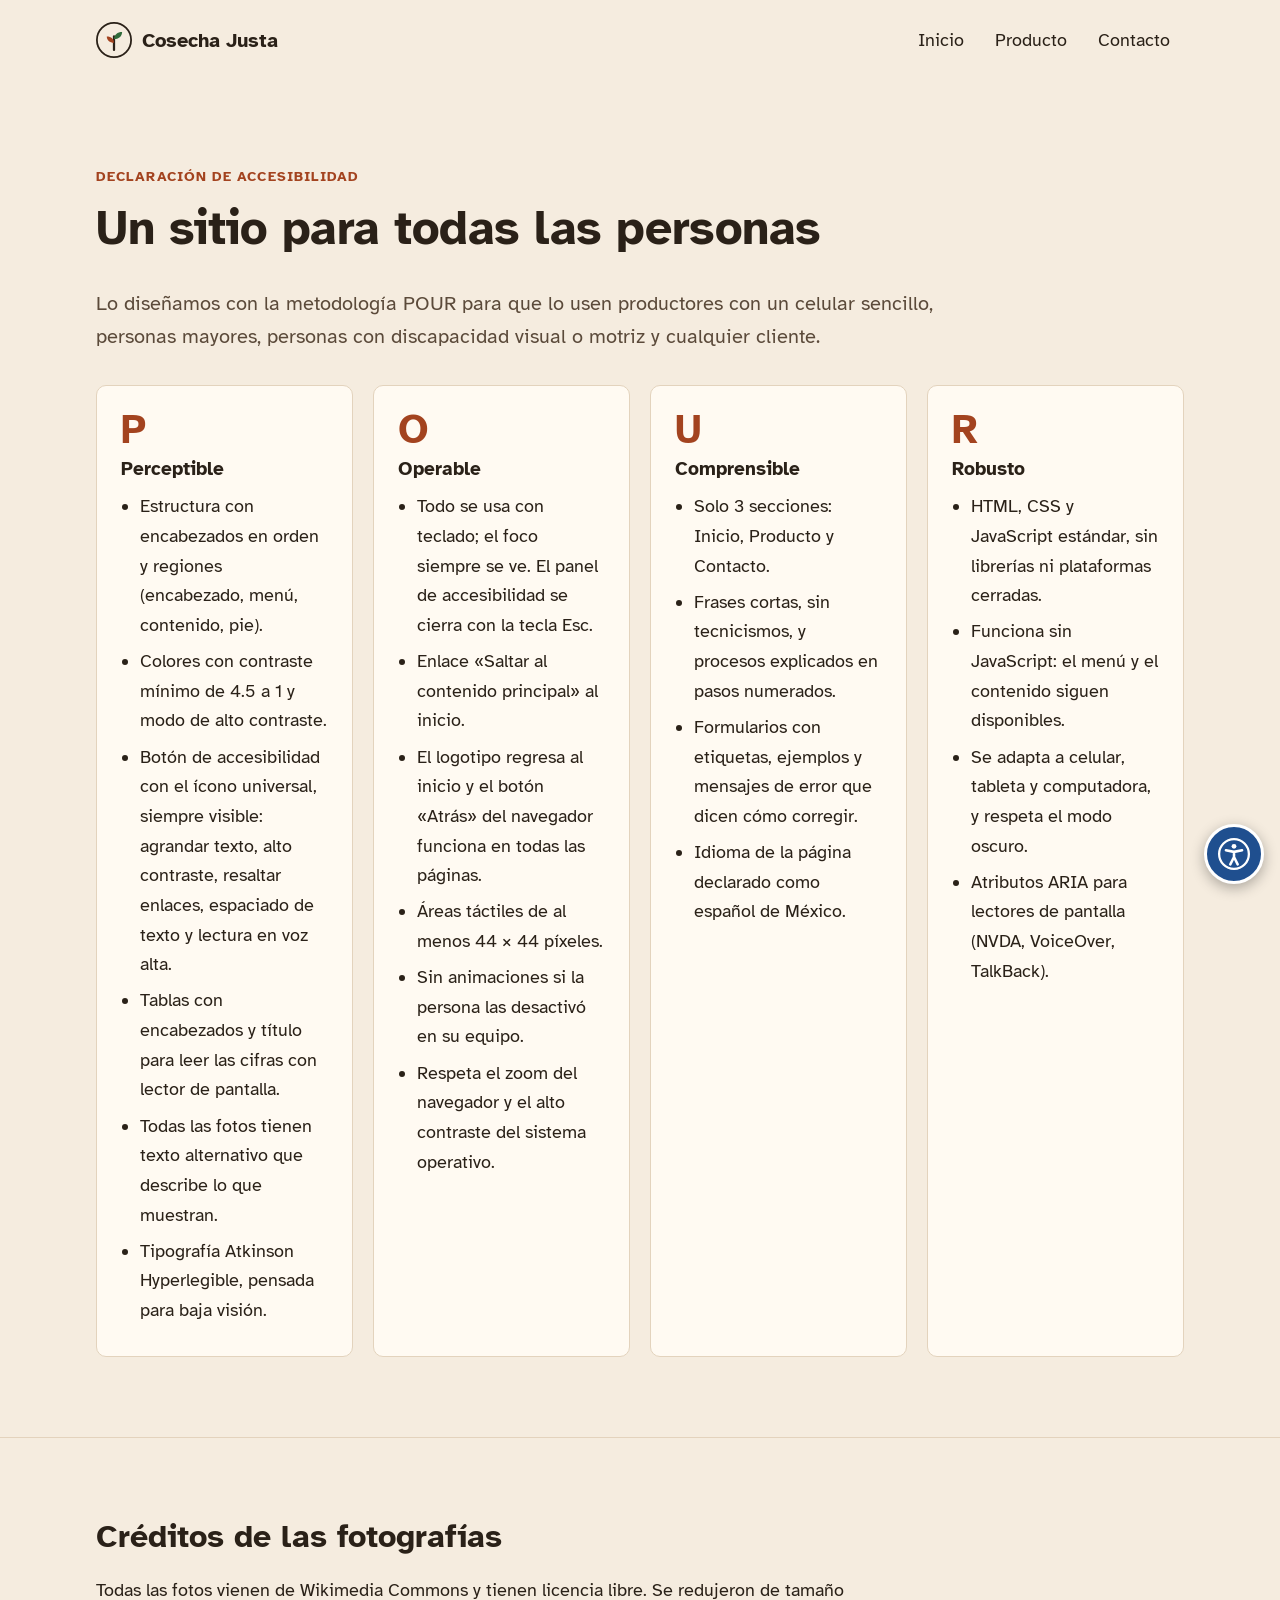
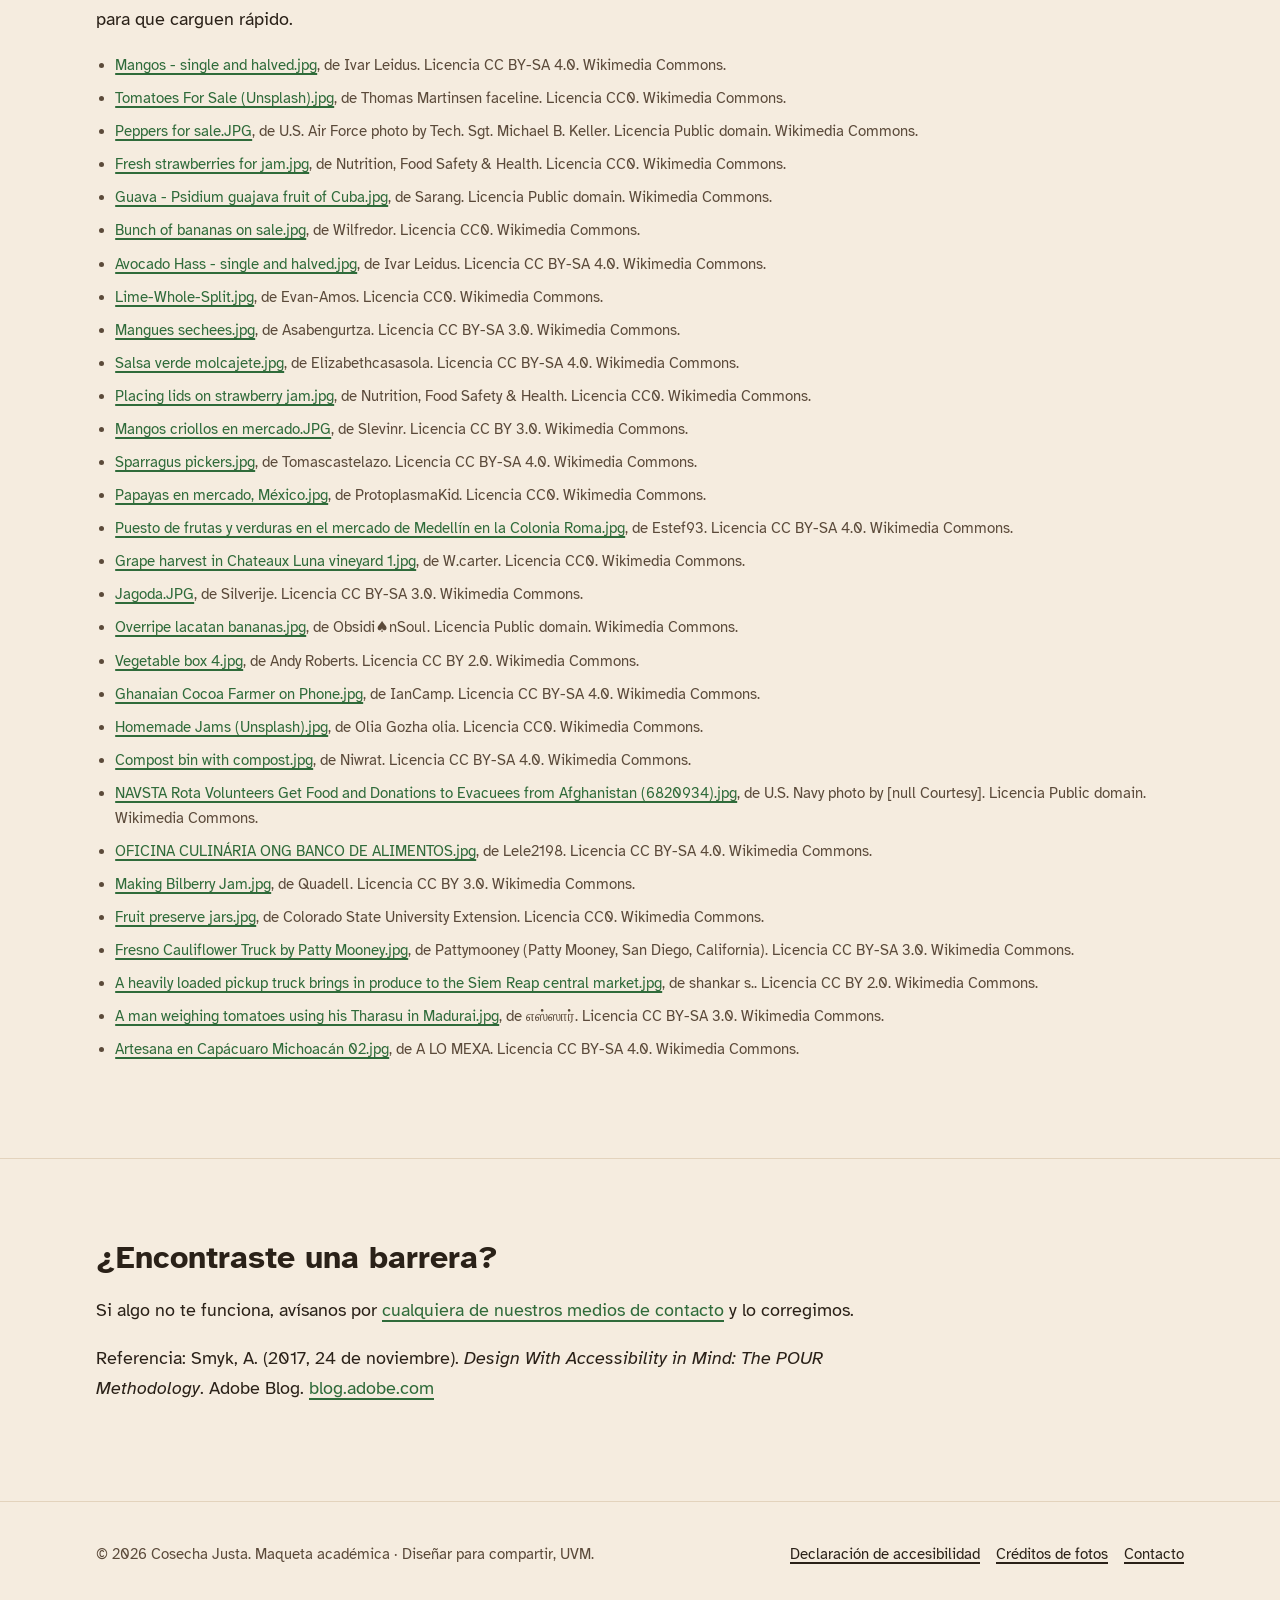
==== accesibilidad.html @ 5b8934ec "Publica la maqueta del sitio Cosecha Justa Sitio accesible (metodología POUR) en HTML, CSS y JavaScr" ====
<!DOCTYPE html>
<html lang="es-MX">
<head>
  <meta charset="utf-8">
  <meta name="viewport" content="width=device-width, initial-scale=1">
  <title>Accesibilidad · Cosecha Justa</title>
  <meta name="description" content="Cómo el sitio de Cosecha Justa aplica la metodología POUR de accesibilidad.">
  <link rel="preconnect" href="https://fonts.googleapis.com">
  <link rel="preconnect" href="https://fonts.gstatic.com" crossorigin>
  <link href="https://fonts.googleapis.com/css2?family=Atkinson+Hyperlegible:wght@400;700&display=swap" rel="stylesheet">
  <link rel="stylesheet" href="css/estilos.css">
  <script src="js/main.js"></script>
</head>
<body>
  <a class="saltar" href="#contenido">Saltar al contenido principal</a>

  <button type="button" id="a11y-boton" class="a11y-boton" aria-expanded="false" aria-controls="a11y-panel">
    <svg viewBox="0 0 24 24" aria-hidden="true" focusable="false">
      <circle cx="12" cy="12" r="10.5" fill="none" stroke="currentColor" stroke-width="1.6"/>
      <circle cx="12" cy="6.6" r="1.7" fill="currentColor"/>
      <path d="M6.3 9.4l5.7 1.1 5.7-1.1M12 10.5v3.6M12 14.1l-2.6 5.2M12 14.1l2.6 5.2" fill="none" stroke="currentColor" stroke-width="1.8" stroke-linecap="round" stroke-linejoin="round"/>
    </svg>
    <span class="sr-only">Opciones de accesibilidad</span>
  </button>

  <section id="a11y-panel" class="a11y-panel" aria-labelledby="a11y-titulo" hidden>
    <div class="a11y-cabecera">
      <h2 id="a11y-titulo" tabindex="-1">Accesibilidad</h2>
      <button type="button" class="a11y-cerrar" aria-label="Cerrar opciones de accesibilidad">×</button>
    </div>

    <div class="a11y-grupo" role="group" aria-labelledby="a11y-tam-t">
      <p id="a11y-tam-t" class="a11y-subtitulo">Tamaño de texto: <strong id="a11y-tamano">normal</strong></p>
      <div class="a11y-tamanos">
        <button type="button" class="a11y-opcion" data-accion="texto-menos" aria-label="Reducir tamaño del texto"><span aria-hidden="true">A−</span></button>
        <button type="button" class="a11y-opcion" data-accion="texto-mas" aria-label="Aumentar tamaño del texto"><span aria-hidden="true">A+</span></button>
      </div>
    </div>

    <div class="a11y-opciones">
      <button type="button" class="a11y-opcion" data-accion="contraste" data-nombre="Alto contraste" aria-pressed="false">
        <svg viewBox="0 0 24 24" aria-hidden="true" focusable="false"><circle cx="12" cy="12" r="9" fill="none" stroke="currentColor" stroke-width="1.8"/><path d="M12 3a9 9 0 0 1 0 18z" fill="currentColor"/></svg>
        <span class="a11y-etiqueta">Alto contraste</span>
      </button>
      <button type="button" class="a11y-opcion" data-accion="enlaces" data-nombre="Resaltar enlaces" aria-pressed="false">
        <svg viewBox="0 0 24 24" aria-hidden="true" focusable="false"><path d="M10 14a4 4 0 0 0 5.7 0l3-3a4 4 0 0 0-5.7-5.7l-1 1M14 10a4 4 0 0 0-5.7 0l-3 3a4 4 0 0 0 5.7 5.7l1-1" fill="none" stroke="currentColor" stroke-width="1.8" stroke-linecap="round"/></svg>
        <span class="a11y-etiqueta">Resaltar enlaces</span>
      </button>
      <button type="button" class="a11y-opcion" data-accion="espaciado" data-nombre="Espaciado de texto" aria-pressed="false">
        <svg viewBox="0 0 24 24" aria-hidden="true" focusable="false"><path d="M4 6h16M4 12h16M4 18h10" fill="none" stroke="currentColor" stroke-width="1.8" stroke-linecap="round"/></svg>
        <span class="a11y-etiqueta">Espaciado de texto</span>
      </button>
      <button type="button" class="a11y-opcion" data-accion="leer" aria-pressed="false">
        <svg viewBox="0 0 24 24" aria-hidden="true" focusable="false"><path d="M4 9v6h4l5 4V5L8 9zM16 9a4 4 0 0 1 0 6M18.5 6.5a8 8 0 0 1 0 11" fill="none" stroke="currentColor" stroke-width="1.8" stroke-linecap="round" stroke-linejoin="round"/></svg>
        <span class="a11y-etiqueta">Leer en voz alta</span>
      </button>
    </div>

    <div class="a11y-pie">
      <button type="button" class="a11y-restablecer" data-accion="restablecer">Restablecer ajustes</button>
      <a href="accesibilidad.html">Declaración de accesibilidad</a>
    </div>
    <p id="a11y-estado" class="sr-only" aria-live="polite"></p>
  </section>

  <header class="encabezado">
    <div class="contenedor">
      <a class="logo" href="index.html" aria-label="Cosecha Justa, ir al inicio">
        <svg viewBox="0 0 40 40" aria-hidden="true" focusable="false">
          <circle cx="20" cy="20" r="19" fill="none" stroke="currentColor" stroke-width="2"/>
          <path d="M20 31V16" stroke="currentColor" stroke-width="2.5" stroke-linecap="round"/>
          <path d="M20 19c0-5 4-8 9-8 0 5-4 8-9 8z" fill="#2f6b3a"/>
          <path d="M20 23c0-4-3-7-8-7 0 4 3 7 8 7z" fill="#a3431f"/>
        </svg>
        <span>Cosecha Justa</span>
      </a>
      <button type="button" class="menu-boton" aria-expanded="false" aria-controls="menu-principal">
        <span aria-hidden="true">☰</span> Menú
      </button>
      <nav id="menu-principal" class="nav" aria-label="Principal">
        <ul>
          <li><a href="index.html">Inicio</a></li>
          <li><a href="producto.html">Producto</a></li>
          <li><a href="contacto.html">Contacto</a></li>
        </ul>
      </nav>
    </div>
  </header>

  <main id="contenido" tabindex="-1">
    <section class="seccion" aria-labelledby="titulo-a11y">
      <div class="contenedor">
        <p class="antetitulo">Declaración de accesibilidad</p>
        <h1 id="titulo-a11y">Un sitio para todas las personas</h1>
        <p class="lead">Lo diseñamos con la metodología POUR para que lo usen productores con un celular sencillo, personas mayores, personas con discapacidad visual o motriz y cualquier cliente.</p>

        <div class="pour">
          <article class="tarjeta">
            <p class="letra" aria-hidden="true">P</p>
            <h2 class="h3">Perceptible</h2>
            <ul>
              <li>Estructura con encabezados en orden y regiones (encabezado, menú, contenido, pie).</li>
              <li>Colores con contraste mínimo de 4.5 a 1 y modo de alto contraste.</li>
              <li>Botón de accesibilidad con el ícono universal, siempre visible: agrandar texto, alto contraste, resaltar enlaces, espaciado de texto y lectura en voz alta.</li>
              <li>Tablas con encabezados y título para leer las cifras con lector de pantalla.</li>
              <li>Todas las fotos tienen texto alternativo que describe lo que muestran.</li>
              <li>Tipografía Atkinson Hyperlegible, pensada para baja visión.</li>
            </ul>
          </article>
          <article class="tarjeta">
            <p class="letra" aria-hidden="true">O</p>
            <h2 class="h3">Operable</h2>
            <ul>
              <li>Todo se usa con teclado; el foco siempre se ve. El panel de accesibilidad se cierra con la tecla Esc.</li>
              <li>Enlace «Saltar al contenido principal» al inicio.</li>
              <li>El logotipo regresa al inicio y el botón «Atrás» del navegador funciona en todas las páginas.</li>
              <li>Áreas táctiles de al menos 44 × 44 píxeles.</li>
              <li>Sin animaciones si la persona las desactivó en su equipo.</li>
              <li>Respeta el zoom del navegador y el alto contraste del sistema operativo.</li>
            </ul>
          </article>
          <article class="tarjeta">
            <p class="letra" aria-hidden="true">U</p>
            <h2 class="h3">Comprensible</h2>
            <ul>
              <li>Solo 3 secciones: Inicio, Producto y Contacto.</li>
              <li>Frases cortas, sin tecnicismos, y procesos explicados en pasos numerados.</li>
              <li>Formularios con etiquetas, ejemplos y mensajes de error que dicen cómo corregir.</li>
              <li>Idioma de la página declarado como español de México.</li>
            </ul>
          </article>
          <article class="tarjeta">
            <p class="letra" aria-hidden="true">R</p>
            <h2 class="h3">Robusto</h2>
            <ul>
              <li>HTML, CSS y JavaScript estándar, sin librerías ni plataformas cerradas.</li>
              <li>Funciona sin JavaScript: el menú y el contenido siguen disponibles.</li>
              <li>Se adapta a celular, tableta y computadora, y respeta el modo oscuro.</li>
              <li>Atributos ARIA para lectores de pantalla (NVDA, VoiceOver, TalkBack).</li>
            </ul>
          </article>
        </div>
      </div>
    </section>

    <section class="seccion" id="creditos" aria-labelledby="titulo-creditos">
      <div class="contenedor">
        <h2 id="titulo-creditos">Créditos de las fotografías</h2>
        <p>Todas las fotos vienen de Wikimedia Commons y tienen licencia libre. Se redujeron de tamaño para que carguen rápido.</p>
        <ul class="fuentes">
          <li><a href="https://commons.wikimedia.org/wiki/File:Mangos_-_single_and_halved.jpg">Mangos - single and halved.jpg</a>, de Ivar Leidus. Licencia CC BY-SA 4.0. Wikimedia Commons.</li>
          <li><a href="https://commons.wikimedia.org/wiki/File:Tomatoes_For_Sale_(Unsplash).jpg">Tomatoes For Sale (Unsplash).jpg</a>, de Thomas Martinsen faceline. Licencia CC0. Wikimedia Commons.</li>
          <li><a href="https://commons.wikimedia.org/wiki/File:Peppers_for_sale.JPG">Peppers for sale.JPG</a>, de U.S. Air Force photo by Tech. Sgt. Michael B. Keller. Licencia Public domain. Wikimedia Commons.</li>
          <li><a href="https://commons.wikimedia.org/wiki/File:Fresh_strawberries_for_jam.jpg">Fresh strawberries for jam.jpg</a>, de Nutrition, Food Safety &amp; Health. Licencia CC0. Wikimedia Commons.</li>
          <li><a href="https://commons.wikimedia.org/wiki/File:Guava_-_Psidium_guajava_fruit_of_Cuba.jpg">Guava - Psidium guajava fruit of Cuba.jpg</a>, de Sarang. Licencia Public domain. Wikimedia Commons.</li>
          <li><a href="https://commons.wikimedia.org/wiki/File:Bunch_of_bananas_on_sale.jpg">Bunch of bananas on sale.jpg</a>, de Wilfredor. Licencia CC0. Wikimedia Commons.</li>
          <li><a href="https://commons.wikimedia.org/wiki/File:Avocado_Hass_-_single_and_halved.jpg">Avocado Hass - single and halved.jpg</a>, de Ivar Leidus. Licencia CC BY-SA 4.0. Wikimedia Commons.</li>
          <li><a href="https://commons.wikimedia.org/wiki/File:Lime-Whole-Split.jpg">Lime-Whole-Split.jpg</a>, de Evan-Amos. Licencia CC0. Wikimedia Commons.</li>
          <li><a href="https://commons.wikimedia.org/wiki/File:Mangues_sechees.jpg">Mangues sechees.jpg</a>, de Asabengurtza. Licencia CC BY-SA 3.0. Wikimedia Commons.</li>
          <li><a href="https://commons.wikimedia.org/wiki/File:Salsa_verde_molcajete.jpg">Salsa verde molcajete.jpg</a>, de Elizabethcasasola. Licencia CC BY-SA 4.0. Wikimedia Commons.</li>
          <li><a href="https://commons.wikimedia.org/wiki/File:Placing_lids_on_strawberry_jam.jpg">Placing lids on strawberry jam.jpg</a>, de Nutrition, Food Safety &amp; Health. Licencia CC0. Wikimedia Commons.</li>
          <li><a href="https://commons.wikimedia.org/wiki/File:Mangos_criollos_en_mercado.JPG">Mangos criollos en mercado.JPG</a>, de Slevinr. Licencia CC BY 3.0. Wikimedia Commons.</li>
          <li><a href="https://commons.wikimedia.org/wiki/File:Sparragus_pickers.jpg">Sparragus pickers.jpg</a>, de Tomascastelazo. Licencia CC BY-SA 4.0. Wikimedia Commons.</li>
          <li><a href="https://commons.wikimedia.org/wiki/File:Papayas_en_mercado,_M%C3%A9xico.jpg">Papayas en mercado, México.jpg</a>, de ProtoplasmaKid. Licencia CC0. Wikimedia Commons.</li>
          <li><a href="https://commons.wikimedia.org/wiki/File:Puesto_de_frutas_y_verduras_en_el_mercado_de_Medell%C3%ADn_en_la_Colonia_Roma.jpg">Puesto de frutas y verduras en el mercado de Medellín en la Colonia Roma.jpg</a>, de Estef93. Licencia CC BY-SA 4.0. Wikimedia Commons.</li>
          <li><a href="https://commons.wikimedia.org/wiki/File:Grape_harvest_in_Chateaux_Luna_vineyard_1.jpg">Grape harvest in Chateaux Luna vineyard 1.jpg</a>, de W.carter. Licencia CC0. Wikimedia Commons.</li>
          <li><a href="https://commons.wikimedia.org/wiki/File:Jagoda.JPG">Jagoda.JPG</a>, de Silverije. Licencia CC BY-SA 3.0. Wikimedia Commons.</li>
          <li><a href="https://commons.wikimedia.org/wiki/File:Overripe_lacatan_bananas.jpg">Overripe lacatan bananas.jpg</a>, de Obsidi♠nSoul. Licencia Public domain. Wikimedia Commons.</li>
          <li><a href="https://commons.wikimedia.org/wiki/File:Vegetable_box_4.jpg">Vegetable box 4.jpg</a>, de Andy Roberts. Licencia CC BY 2.0. Wikimedia Commons.</li>
          <li><a href="https://commons.wikimedia.org/wiki/File:Ghanaian_Cocoa_Farmer_on_Phone.jpg">Ghanaian Cocoa Farmer on Phone.jpg</a>, de IanCamp. Licencia CC BY-SA 4.0. Wikimedia Commons.</li>
          <li><a href="https://commons.wikimedia.org/wiki/File:Homemade_Jams_(Unsplash).jpg">Homemade Jams (Unsplash).jpg</a>, de Olia Gozha olia. Licencia CC0. Wikimedia Commons.</li>
          <li><a href="https://commons.wikimedia.org/wiki/File:Compost_bin_with_compost.jpg">Compost bin with compost.jpg</a>, de Niwrat. Licencia CC BY-SA 4.0. Wikimedia Commons.</li>
          <li><a href="https://commons.wikimedia.org/wiki/File:NAVSTA_Rota_Volunteers_Get_Food_and_Donations_to_Evacuees_from_Afghanistan_(6820934).jpg">NAVSTA Rota Volunteers Get Food and Donations to Evacuees from Afghanistan (6820934).jpg</a>, de U.S. Navy photo by [null Courtesy]. Licencia Public domain. Wikimedia Commons.</li>
          <li><a href="https://commons.wikimedia.org/wiki/File:OFICINA_CULIN%C3%81RIA_ONG_BANCO_DE_ALIMENTOS.jpg">OFICINA CULINÁRIA ONG BANCO DE ALIMENTOS.jpg</a>, de Lele2198. Licencia CC BY-SA 4.0. Wikimedia Commons.</li>
          <li><a href="https://commons.wikimedia.org/wiki/File:Making_Bilberry_Jam.jpg">Making Bilberry Jam.jpg</a>, de Quadell. Licencia CC BY 3.0. Wikimedia Commons.</li>
          <li><a href="https://commons.wikimedia.org/wiki/File:Fruit_preserve_jars.jpg">Fruit preserve jars.jpg</a>, de Colorado State University Extension. Licencia CC0. Wikimedia Commons.</li>
          <li><a href="https://commons.wikimedia.org/wiki/File:Fresno_Cauliflower_Truck_by_Patty_Mooney.jpg">Fresno Cauliflower Truck by Patty Mooney.jpg</a>, de Pattymooney (Patty Mooney, San Diego, California). Licencia CC BY-SA 3.0. Wikimedia Commons.</li>
          <li><a href="https://commons.wikimedia.org/wiki/File:A_heavily_loaded_pickup_truck_brings_in_produce_to_the_Siem_Reap_central_market.jpg">A heavily loaded pickup truck brings in produce to the Siem Reap central market.jpg</a>, de shankar s.. Licencia CC BY 2.0. Wikimedia Commons.</li>
          <li><a href="https://commons.wikimedia.org/wiki/File:A_man_weighing_tomatoes_using_his_Tharasu_in_Madurai.jpg">A man weighing tomatoes using his Tharasu in Madurai.jpg</a>, de எஸ்ஸார். Licencia CC BY-SA 3.0. Wikimedia Commons.</li>
          <li><a href="https://commons.wikimedia.org/wiki/File:Artesana_en_Cap%C3%A1cuaro_Michoac%C3%A1n_02.jpg">Artesana en Capácuaro Michoacán 02.jpg</a>, de A LO MEXA. Licencia CC BY-SA 4.0. Wikimedia Commons.</li>
        </ul>
      </div>
    </section>

    <section class="seccion" aria-labelledby="titulo-ayuda">
      <div class="contenedor">
        <h2 id="titulo-ayuda">¿Encontraste una barrera?</h2>
        <p>Si algo no te funciona, avísanos por <a href="contacto.html">cualquiera de nuestros medios de contacto</a> y lo corregimos.</p>
        <p>Referencia: Smyk, A. (2017, 24 de noviembre). <cite lang="en">Design With Accessibility in Mind: The POUR Methodology</cite>. Adobe Blog. <a href="https://blog.adobe.com/en/publish/2017/11/24/design-with-accessibility-in-mind-the-pour-methodology" lang="en">blog.adobe.com</a></p>
      </div>
    </section>
  </main>

  <footer class="pie">
    <div class="contenedor">
      <p>© 2026 Cosecha Justa. Maqueta académica · Diseñar para compartir, UVM.</p>
      <ul>
        <li><a href="accesibilidad.html">Declaración de accesibilidad</a></li>
        <li><a href="accesibilidad.html#creditos">Créditos de fotos</a></li>
        <li><a href="contacto.html">Contacto</a></li>
      </ul>
    </div>
  </footer>
</body>
</html>
---- css/estilos.css ----
/* Cosecha Justa — hoja de estilos
   Minimalista, legible y accesible (metodología POUR). */

:root {
  --fondo: #f5ecdf;        /* arena cálida: contrasta con las fotos */
  --superficie: #fffaf2;
  --texto: #2a2118;        /* contraste 13.5:1 sobre el fondo */
  --texto-suave: #5b4a3a;  /* 7.2:1 */
  --acento: #2f6b3a;       /* verde: 5.5:1 */
  --acento-2: #a3431f;     /* terracota: 5.3:1 */
  --borde: #e3d3bd;
  --foco: #1a4fd6;
  --tam-base: 1.125rem;
  --ancho: 68rem;
  --radio: 10px;
}

/* Modo alto contraste (activado por el usuario) */
html[data-contraste="activo"] {
  --fondo: #000000;
  --superficie: #000000;
  --texto: #ffffff;
  --texto-suave: #ffffff;
  --acento: #ffe14d;
  --acento-2: #ffe14d;
  --borde: #ffffff;
  --foco: #00e5ff;
}

*, *::before, *::after { box-sizing: border-box; }

html { font-size: 100%; }
html[data-texto="grande"] { font-size: 118.75%; }
html[data-texto="mayor"]  { font-size: 137.5%; }

body {
  margin: 0;
  background: var(--fondo);
  color: var(--texto);
  font-family: "Atkinson Hyperlegible", system-ui, -apple-system, "Segoe UI", Roboto, Arial, sans-serif;
  font-size: var(--tam-base);
  line-height: 1.65;
}

img, svg { max-width: 100%; height: auto; display: block; }

h1, h2, h3 { line-height: 1.2; margin: 0 0 .6em; }
h1 { font-size: clamp(2rem, 5vw, 3rem); letter-spacing: -.01em; }
h2 { font-size: clamp(1.5rem, 3.2vw, 2rem); }
h3, .h3 { font-size: 1.2rem; }
.filtros label { display: inline-flex; align-items: center; gap: .4rem; }
.filtros input { accent-color: var(--acento); width: 1.1rem; height: 1.1rem; margin: 0; }
.filtros label:has(input:checked) { background: var(--texto); color: var(--fondo); border-color: var(--texto); }
.filtros label:has(input:focus-visible) { outline: 3px solid var(--foco); outline-offset: 3px; }
p  { margin: 0 0 1em; max-width: 65ch; }

a { color: var(--acento); text-underline-offset: .2em; text-decoration-thickness: 2px; }
a:hover { color: var(--acento-2); }

/* Foco siempre visible para quien navega con teclado */
:focus-visible {
  outline: 3px solid var(--foco);
  outline-offset: 3px;
  border-radius: 4px;
}

/* Enlace para saltar al contenido */
.saltar {
  position: absolute; left: 1rem; top: -4rem;
  background: var(--texto); color: var(--fondo);
  padding: .75rem 1rem; border-radius: var(--radio);
  z-index: 100; font-weight: 700;
}
.saltar:focus { top: 1rem; color: var(--fondo); }

.sr-only {
  position: absolute; width: 1px; height: 1px; padding: 0; margin: -1px;
  overflow: hidden; clip: rect(0 0 0 0); white-space: nowrap; border: 0;
}

.contenedor { width: min(100% - 2rem, var(--ancho)); margin-inline: auto; }

/* ---------- Encabezado y navegación ---------- */
.encabezado .contenedor {
  display: flex; align-items: center; justify-content: space-between;
  gap: 1rem; padding-block: 1rem; flex-wrap: wrap;
}
.logo {
  display: inline-flex; align-items: center; gap: .6rem;
  font-weight: 700; font-size: 1.25rem; color: var(--texto); text-decoration: none;
}
.logo svg { width: 36px; height: 36px; }

.menu-boton { display: none; }

.nav ul { list-style: none; margin: 0; padding: 0; display: flex; flex-wrap: wrap; gap: .25rem; }
.nav a {
  display: block; padding: .6rem .85rem; border-radius: var(--radio);
  color: var(--texto); text-decoration: none; min-height: 44px;
}
.nav a:hover { background: color-mix(in srgb, var(--acento) 10%, transparent); }
.nav a[aria-current="page"] {
  text-decoration: underline; text-decoration-color: var(--acento-2);
  text-decoration-thickness: 3px; text-underline-offset: .4em; font-weight: 700;
}

/* Sin JS el menú siempre se ve (robusto). Con JS en móvil se pliega. */
@media (max-width: 760px) {
  .js .menu-boton {
    display: inline-flex; align-items: center; gap: .5rem;
    font: inherit; min-height: 44px; padding: .4rem .9rem;
    background: transparent; color: var(--texto);
    border: 1px solid var(--borde); border-radius: var(--radio); cursor: pointer;
  }
  .nav { width: 100%; }
  .nav ul { flex-direction: column; }
  .js .nav[data-abierto="false"] { display: none; }
}

/* ---------- Secciones ---------- */
main { display: block; }
.seccion { padding-block: clamp(3rem, 7vw, 5rem); }
.seccion + .seccion { border-top: 1px solid var(--borde); }

.hero { padding-block: clamp(3rem, 9vw, 6rem); }
.hero .contenedor {
  display: grid; gap: 2.5rem; align-items: center;
  grid-template-columns: 1.15fr .85fr;
}
.hero .ilustracion { width: 100%; max-width: 360px; justify-self: center; }
@media (max-width: 760px) {
  .hero .contenedor { grid-template-columns: 1fr; }
  .hero .ilustracion { max-width: 240px; }
}

.antetitulo {
  display: inline-block; font-size: .85rem; font-weight: 700; letter-spacing: .08em;
  text-transform: uppercase; color: var(--acento-2); margin-bottom: .75rem;
}
.lead { font-size: 1.25rem; color: var(--texto-suave); }

.acciones { display: flex; flex-wrap: wrap; gap: .75rem; margin-top: 1.5rem; }
.btn {
  display: inline-flex; align-items: center; gap: .5rem;
  min-height: 48px; padding: .75rem 1.3rem; border-radius: var(--radio);
  font: inherit; font-weight: 700; text-decoration: none; cursor: pointer;
  border: 2px solid var(--acento);
}
.btn-primario { background: var(--acento); color: #fff; }
.btn-primario:hover { background: var(--texto); border-color: var(--texto); color: var(--fondo); }
.btn-secundario { background: transparent; color: var(--acento); }
.btn-secundario:hover { background: var(--acento); color: #fff; }
html[data-contraste="activo"] .btn-primario { color: #000; }
html[data-contraste="activo"] .btn-secundario:hover { color: #000; }

/* Rejillas y tarjetas */
.rejilla { display: grid; gap: 1.25rem; grid-template-columns: repeat(auto-fit, minmax(15rem, 1fr)); margin-top: 2rem; }
.tarjeta {
  background: var(--superficie); border: 1px solid var(--borde);
  border-radius: var(--radio); padding: 1.5rem;
}
.tarjeta p:last-child { margin-bottom: 0; }
.tarjeta .icono { width: 40px; height: 40px; margin-bottom: 1rem; color: var(--acento); }
.tarjeta a.cubre { color: var(--texto); text-decoration: none; }
.tarjeta a.cubre:hover { text-decoration: underline; }

/* Pasos numerados */
.pasos { list-style: none; counter-reset: paso; padding: 0; margin: 2rem 0 0; display: grid; gap: 1rem; }
.pasos li {
  counter-increment: paso; position: relative;
  padding: 1.25rem 1.25rem 1.25rem 4.25rem;
  border: 1px solid var(--borde); border-radius: var(--radio); background: var(--superficie);
}
.pasos li::before {
  content: counter(paso); position: absolute; left: 1.25rem; top: 1.2rem;
  width: 2.2rem; height: 2.2rem; border-radius: 50%;
  display: grid; place-items: center; font-weight: 700;
  background: var(--acento); color: #fff;
}
html[data-contraste="activo"] .pasos li::before { color: #000; }
.pasos h3 { margin-bottom: .25rem; }
.pasos p { margin: 0; }

/* Cifras */
.cifras { display: grid; gap: 1rem; grid-template-columns: repeat(auto-fit, minmax(11rem, 1fr)); margin-top: 2rem; }
.cifra { border-left: 4px solid var(--acento-2); padding: .25rem 0 .25rem 1rem; }
.cifra strong { display: block; font-size: 2rem; line-height: 1.1; }
.cifra span { color: var(--texto-suave); }

/* Productos + filtro */
.filtros { display: flex; flex-wrap: wrap; gap: .5rem; margin-top: 1.5rem; border: 0; padding: 0; }
.filtros legend { font-weight: 700; margin-bottom: .5rem; width: 100%; }
.producto .etiqueta {
  display: inline-block; font-size: .8rem; font-weight: 700; padding: .15rem .6rem;
  border-radius: 999px; border: 1px solid var(--borde); color: var(--texto-suave); margin-bottom: .75rem;
}
.producto .precio { font-weight: 700; font-size: 1.15rem; }
.producto[hidden] { display: none; }

/* Tabla simple */
.tabla-envoltura { overflow-x: auto; margin-top: 1.5rem; }
table { border-collapse: collapse; width: 100%; min-width: 32rem; }
caption { text-align: left; font-weight: 700; margin-bottom: .5rem; }
th, td { text-align: left; padding: .75rem; border-bottom: 1px solid var(--borde); vertical-align: top; }
th { font-weight: 700; }

/* Formulario */
.formulario { display: grid; gap: 1.25rem; max-width: 36rem; margin-top: 2rem; }
.campo label { display: block; font-weight: 700; margin-bottom: .35rem; }
.campo .ayuda { display: block; font-size: .95rem; color: var(--texto-suave); margin-bottom: .35rem; }
.campo input, .campo select, .campo textarea {
  width: 100%; font: inherit; color: var(--texto); background: var(--superficie);
  border: 2px solid var(--borde); border-radius: var(--radio); padding: .7rem .8rem; min-height: 48px;
}
.campo input:hover, .campo select:hover, .campo textarea:hover { border-color: var(--texto-suave); }
.campo [aria-invalid="true"] { border-color: var(--acento-2); }
.error { color: var(--acento-2); font-weight: 700; font-size: .95rem; margin-top: .35rem; }
.error:empty { display: none; }
.aviso {
  border: 2px solid var(--acento); border-radius: var(--radio);
  padding: 1rem 1.25rem; background: var(--superficie);
}
.aviso:empty { display: none; }
.aviso.es-error { border-color: var(--acento-2); }

/* Bloque POUR */
.pour { display: grid; gap: 1.25rem; grid-template-columns: repeat(auto-fit, minmax(16rem, 1fr)); margin-top: 2rem; }
.pour .letra {
  font-size: 2.5rem; font-weight: 700; line-height: 1; color: var(--acento-2); margin-bottom: .5rem;
}
.pour ul { padding-left: 1.2rem; margin: 0; }
.pour li { margin-bottom: .4rem; }

/* Pie */
.pie { border-top: 1px solid var(--borde); padding-block: 2.5rem; font-size: .95rem; color: var(--texto-suave); }
.pie .contenedor { display: flex; flex-wrap: wrap; gap: 1.5rem; justify-content: space-between; }
.pie ul { list-style: none; padding: 0; margin: 0; display: flex; flex-wrap: wrap; gap: 1rem; }
.pie a { color: var(--texto); }

/* Respeta a quien prefiere menos movimiento */
@media (prefers-reduced-motion: no-preference) {
  html { scroll-behavior: smooth; }
  .btn, .nav a, .a11y-opcion { transition: background-color .15s, color .15s, border-color .15s; }
}

/* Modo oscuro del sistema (si no se forzó alto contraste) */
@media (prefers-color-scheme: dark) {
  html:not([data-contraste="activo"]) {
    --fondo: #1d1712;
    --superficie: #26201a;
    --texto: #f3eadf;
    --texto-suave: #cdbfae;
    --acento: #8fd19e;
    --acento-2: #f0a37f;
    --borde: #43372b;
    --foco: #8ab4ff;
  }
  html:not([data-contraste="activo"]) .btn-primario,
  html:not([data-contraste="activo"]) .btn-secundario:hover,
  html:not([data-contraste="activo"]) .pasos li::before { color: #10160f; }
}

@media print {
  .a11y-boton, .a11y-panel, .nav, .menu-boton, .saltar, .acciones { display: none !important; }
  body { background: #fff; color: #000; }
}

/* ---------- Asistente para productores ---------- */
/* Sin JavaScript se ocultan los controles del asistente y se ve como un formulario normal */
html:not(.js) .js-solo { display: none !important; }

.asistente { margin-top: 2rem; max-width: 52rem; }
.paso { border: 0; padding: 0; margin: 0 0 2.5rem; min-width: 0; }
.paso > legend { padding: 0; margin-bottom: 1.25rem; }
.paso > legend h2 { margin: 0; }
.js .paso[data-activo="false"] { display: none; }

.progreso {
  list-style: none; padding: 0; margin: 0 0 2rem;
  display: grid; grid-template-columns: repeat(4, 1fr); gap: .5rem;
  counter-reset: indicador;
}
.progreso li {
  counter-increment: indicador; font-size: .95rem; color: var(--texto-suave);
  border-top: 5px solid var(--borde); padding-top: .5rem;
}
.progreso li::before { content: counter(indicador) ". "; font-weight: 700; }
.progreso li[data-hecho="true"] { border-top-color: var(--acento); color: var(--texto); }
.progreso li[aria-current="step"] { border-top-color: var(--acento-2); color: var(--texto); font-weight: 700; }

.opciones { display: grid; gap: 1rem; }
.opcion {
  display: flex; gap: 1rem; align-items: flex-start; cursor: pointer;
  background: var(--superficie); border: 2px solid var(--borde); border-radius: var(--radio);
  padding: 1.25rem;
}
.opcion:hover { border-color: var(--texto-suave); }
.opcion input { width: 1.4rem; height: 1.4rem; margin: .2rem 0 0; accent-color: var(--acento); flex-shrink: 0; }
.opcion:has(input:checked) { border-color: var(--acento); box-shadow: inset 0 0 0 1px var(--acento); }
.opcion:has(input:focus-visible) { outline: 3px solid var(--foco); outline-offset: 3px; }
.opcion-cuerpo { display: grid; gap: .25rem; }
.opcion-titulo { font-weight: 700; font-size: 1.2rem; }
.opcion-frase { color: var(--texto-suave); }
.opcion-dato { font-weight: 700; color: var(--acento); }

.formulario .sub { border: 0; padding: 0; margin: 0; }
.formulario .sub legend { font-weight: 700; margin-bottom: .35rem; padding: 0; }
.chips { display: flex; flex-wrap: wrap; gap: .5rem; }
.chip {
  display: inline-flex; align-items: center; gap: .5rem; min-height: 48px; cursor: pointer;
  padding: .5rem 1rem; border: 2px solid var(--borde); border-radius: 999px; background: var(--superficie);
}
.chip input { accent-color: var(--acento); width: 1.1rem; height: 1.1rem; margin: 0; }
.chip:has(input:checked) { border-color: var(--acento); font-weight: 700; }
.chip:has(input:focus-visible) { outline: 3px solid var(--foco); outline-offset: 3px; }
.chip[hidden], .sub[hidden] { display: none; }

.navegacion-pasos { display: flex; flex-wrap: wrap; gap: .75rem; margin-top: 1.5rem; }

.resumen {
  background: var(--superficie); border: 2px solid var(--acento); border-radius: var(--radio);
  padding: 1.25rem 1.5rem; margin-bottom: 1rem;
}
.resumen dl { display: grid; grid-template-columns: max-content 1fr; gap: .4rem 1.25rem; margin: 0; }
.resumen dt { color: var(--texto-suave); }
.resumen dd { margin: 0; font-weight: 700; }
.resumen .total { font-size: 1.5rem; color: var(--acento); }
@media (max-width: 520px) { .resumen dl { grid-template-columns: 1fr; } .resumen dd { margin-bottom: .5rem; } }

/* ---------- Notas, fuentes y datos de producto ---------- */
.nota { font-size: .95rem; color: var(--texto-suave); margin-top: 1.5rem; }
.separado { margin-top: 3rem; }
.fuentes { padding-left: 1.2rem; font-size: .95rem; color: var(--texto-suave); }
.fuentes li { margin-bottom: .5rem; }
.etiqueta {
  display: inline-block; font-size: .8rem; font-weight: 700; padding: .15rem .6rem;
  border-radius: 999px; border: 1px solid var(--borde); color: var(--texto-suave); margin-bottom: .75rem;
}
.datos { display: grid; gap: .15rem; margin: 1rem 0 0; padding-top: 1rem; border-top: 1px solid var(--borde); }
.datos dt { font-size: .9rem; color: var(--texto-suave); }
.datos dd { margin: 0 0 .5rem; font-weight: 700; }
.datos .destacado { font-size: 1.6rem; color: var(--acento); margin: 0; }

/* ---------- Botón y panel de accesibilidad (ícono universal) ---------- */
html:not(.js) .a11y-boton { display: none; }
.a11y-boton {
  position: fixed; right: 1rem; bottom: 1rem; z-index: 90;
  width: 60px; height: 60px; padding: 10px; border-radius: 50%; cursor: pointer;
  background: #1f4f8f; color: #fff; border: 3px solid #fff;
  box-shadow: 0 4px 14px rgba(0, 0, 0, .3);
}
.a11y-boton:hover { background: #163a6b; }
.a11y-boton[aria-expanded="true"] { background: var(--texto); }
.a11y-boton svg { width: 100%; height: 100%; }
html[data-contraste="activo"] .a11y-boton { background: #ffe14d; color: #000; border-color: #000; }

.a11y-panel {
  position: fixed; right: 1rem; bottom: calc(60px + 2rem); z-index: 91;
  width: min(22rem, calc(100vw - 2rem)); max-height: calc(100vh - 60px - 3rem); overflow-y: auto;
  background: var(--superficie); color: var(--texto);
  border: 2px solid var(--texto); border-radius: 14px;
  box-shadow: 0 10px 30px rgba(0, 0, 0, .25);
  padding: 1rem 1.25rem 1.25rem;
  font-size: 1rem; line-height: 1.4; letter-spacing: normal; word-spacing: normal;
}
.a11y-panel[hidden] { display: none; }
.a11y-cabecera { display: flex; align-items: center; justify-content: space-between; margin-bottom: .75rem; }
.a11y-cabecera h2 { font-size: 1.25rem; margin: 0; }
.a11y-cerrar {
  width: 44px; height: 44px; font-size: 1.75rem; line-height: 1; cursor: pointer;
  background: transparent; color: var(--texto); border: 1px solid var(--borde); border-radius: 50%;
}
.a11y-subtitulo { margin: 0 0 .5rem; }
.a11y-tamanos { display: grid; grid-template-columns: 1fr 1fr; gap: .5rem; margin-bottom: 1rem; }
.a11y-opciones { display: grid; grid-template-columns: 1fr 1fr; gap: .5rem; }

.a11y-opcion {
  display: flex; flex-direction: column; align-items: center; justify-content: center; gap: .35rem;
  min-height: 48px; padding: .75rem .5rem; cursor: pointer;
  font: inherit; font-size: .95rem; font-weight: 700; text-align: center;
  background: var(--fondo); color: var(--texto);
  border: 2px solid var(--borde); border-radius: 10px;
}
.a11y-tamanos .a11y-opcion { font-size: 1.2rem; }
.a11y-opcion svg { width: 28px; height: 28px; }
.a11y-opcion:hover { border-color: var(--texto); }
.a11y-opcion[aria-pressed="true"] { background: var(--acento); color: #fff; border-color: var(--acento); }
html[data-contraste="activo"] .a11y-opcion[aria-pressed="true"] { color: #000; }
.a11y-opcion:disabled { opacity: .45; cursor: not-allowed; }
.a11y-opcion[hidden] { display: none; }

.a11y-pie { display: flex; flex-wrap: wrap; align-items: center; justify-content: space-between; gap: .75rem; margin-top: 1rem; }
.a11y-restablecer {
  font: inherit; font-size: .95rem; min-height: 44px; padding: .4rem .9rem; cursor: pointer;
  background: transparent; color: var(--texto); border: 1px solid var(--texto); border-radius: 999px;
}
.a11y-pie a { font-size: .95rem; }

/* Efecto de "Resaltar enlaces" */
html[data-enlaces="activo"] main a,
html[data-enlaces="activo"] .pie a,
html[data-enlaces="activo"] .nav a {
  text-decoration: underline !important; text-decoration-thickness: 3px !important;
  background: #fff3b0 !important; color: #111 !important; outline: 2px solid #111;
}

/* Efecto de "Espaciado de texto" (valores de la pauta WCAG 1.4.12) */
html[data-espaciado="activo"] body :not(.a11y-panel, .a11y-panel *) {
  line-height: 1.8 !important; letter-spacing: .12em !important; word-spacing: .16em !important;
}
html[data-espaciado="activo"] main p { margin-bottom: 2em; }

/* Si el sistema ya pide más contraste, el sitio lo respeta sin tocar nada */
@media (prefers-contrast: more) {
  html:not([data-contraste="activo"]) {
    --texto-suave: var(--texto);
    --borde: var(--texto);
  }
}
@media (forced-colors: active) {
  .a11y-boton, .a11y-opcion[aria-pressed="true"] { border: 3px solid ButtonText; }
}

/* ---------- Panel de la página Producto ---------- */
.opciones.dos { grid-template-columns: repeat(auto-fit, minmax(16rem, 1fr)); }
.opciones.dos .opcion { min-height: 8rem; }
.saludo {
  display: inline-block; margin-top: .5rem; padding: .5rem 1rem;
  border-left: 4px solid var(--acento); background: var(--superficie);
}
.saludo[hidden] { display: none; }
.cosechas .chip { font-size: 1.05rem; }
.aprenderas { font-weight: 700; color: var(--acento); margin-top: 1rem; }
.aprenderas:empty { display: none; }
.cantidad-fila { display: flex; flex-wrap: wrap; gap: .75rem; align-items: center; }
.cantidad-fila input { max-width: 10rem; font-size: 1.25rem; }
.unidades { border: 0; padding: 0; margin: 0; display: flex; gap: .5rem; }
.perfil-tarjetas { display: grid; gap: 1rem; grid-template-columns: repeat(auto-fit, minmax(16rem, 1fr)); margin: 1rem 0; }
.perfil-tarjetas .resumen { margin: 0; }
@media (max-width: 520px) { .progreso li { font-size: .8rem; } }

/* ---------- Fotos: cosechas en el panel ---------- */
.chips.cosechas { display: grid; grid-template-columns: repeat(auto-fill, minmax(8.5rem, 1fr)); gap: .75rem; }
.chip.foto {
  position: relative; flex-direction: column; align-items: stretch; gap: .4rem;
  padding: .4rem .4rem .6rem; border-radius: 14px; font-weight: 700; text-align: center;
}
.chip.foto img { width: 100%; aspect-ratio: 4 / 3; object-fit: cover; border-radius: 10px; }
.chip.foto input {
  position: absolute; top: .8rem; left: .8rem; width: 1.3rem; height: 1.3rem;
  background: #fff; border-radius: 50%; box-shadow: 0 0 0 3px #fff;
}
.chip.foto:has(input:checked) { border-color: var(--acento); box-shadow: 0 0 0 2px var(--acento); background: color-mix(in srgb, var(--acento) 8%, var(--superficie)); }
.chip.foto:hover img { filter: saturate(1.15); }

.aprenderas { display: flex; align-items: center; gap: 1rem; margin-top: 1.25rem; padding: .75rem; border: 2px solid var(--acento); border-radius: 14px; background: var(--superficie); color: var(--texto); font-weight: 400; }
.aprenderas:empty { display: none; }
.aprenderas img { width: 8rem; aspect-ratio: 4 / 3; object-fit: cover; border-radius: 10px; flex-shrink: 0; }
.aprenderas p { margin: 0; display: grid; }
.aprenderas span { color: var(--texto-suave); font-size: .95rem; }
.aprenderas strong { font-size: 1.25rem; color: var(--acento); }

.estimado-foto { width: 100%; max-height: 11rem; object-fit: cover; border-radius: 10px; margin-bottom: 1rem; }

/* ---------- Antes y después (productos del taller) ---------- */
.antes-despues { margin: -1.5rem -1.5rem 1.25rem; }
.antes-despues .marco { position: relative; aspect-ratio: 4 / 3; overflow: hidden; border-radius: var(--radio) var(--radio) 0 0; background: var(--borde); }
.antes-despues img { position: absolute; inset: 0; width: 100%; height: 100%; object-fit: cover; }
.antes-despues .despues { opacity: 0; }
.antes-despues[data-estado="despues"] .antes { opacity: 0; }
.antes-despues[data-estado="despues"] .despues { opacity: 1; }
html:not(.js) .antes-despues .antes { opacity: 0; }
html:not(.js) .antes-despues .despues { opacity: 1; }
.antes-despues .marca {
  position: absolute; top: .75rem; left: .75rem; padding: .2rem .7rem; border-radius: 999px;
  background: rgba(0, 0, 0, .72); color: #fff; font-size: .85rem; font-weight: 700;
}
html:not(.js) .antes-despues .marca { display: none; }
.antes-despues figcaption { padding: .75rem 1.5rem 0; }
.btn-cambio {
  width: 100%; min-height: 48px; font: inherit; font-weight: 700; cursor: pointer;
  background: transparent; color: var(--acento); border: 2px solid var(--acento); border-radius: var(--radio);
}
.btn-cambio:hover, .btn-cambio[aria-pressed="true"] { background: var(--acento); color: #fff; }
html[data-contraste="activo"] .btn-cambio:hover, html[data-contraste="activo"] .btn-cambio[aria-pressed="true"] { color: #000; }

/* ---------- Galería deslizable (Inicio) ---------- */
.galeria-cabecera { display: flex; align-items: center; justify-content: space-between; gap: 1rem; }
.galeria-cabecera h2 { margin: 0; }
.galeria-controles { display: flex; gap: .5rem; }
.galeria-btn {
  width: 48px; height: 48px; border-radius: 50%; cursor: pointer; font-size: 1.3rem;
  background: var(--superficie); color: var(--texto); border: 2px solid var(--texto);
}
.galeria-btn:hover { background: var(--texto); color: var(--fondo); }
.galeria { overflow-x: auto; scroll-snap-type: x mandatory; margin-top: 1.25rem; padding-bottom: .75rem; border-radius: var(--radio); }
.galeria-pista { list-style: none; margin: 0; padding: 0; display: flex; gap: 1rem; }
.galeria-item { flex: 0 0 min(17rem, 78%); scroll-snap-align: start; }
.galeria-item figure { margin: 0; height: 100%; background: var(--superficie); border: 1px solid var(--borde); border-radius: var(--radio); overflow: hidden; }
.galeria-item .img-caja { overflow: hidden; }
.galeria-item img { width: 100%; aspect-ratio: 4 / 3; object-fit: cover; }
.galeria-item figcaption { padding: .9rem 1rem 1.1rem; font-size: 1rem; }
.galeria-item figcaption strong { display: block; font-size: 1.15rem; }

@media (prefers-reduced-motion: no-preference) {
  .antes-despues img { transition: opacity .6s ease, transform .6s ease; }
  .antes-despues .despues { transform: scale(1.06); }
  .antes-despues[data-estado="despues"] .despues { transform: scale(1); }
  .chip.foto img, .galeria-item img { transition: transform .35s ease, filter .35s ease; }
  .chip.foto:hover img, .galeria-item figure:hover img { transform: scale(1.05); }
  .chip.foto:has(input:checked) { transform: translateY(-3px); transition: transform .2s ease; }
  .aprenderas, #estimado { animation: aparecer .35s ease; }
}
@keyframes aparecer { from { opacity: 0; transform: translateY(6px); } to { opacity: 1; transform: none; } }

/* ================= Diseño visual: fotos grandes, pocas palabras ================= */

/* Portada con foto de fondo */
.hero-foto {
  position: relative; min-height: min(78vh, 42rem); display: flex; align-items: flex-end;
  color: #fff; overflow: hidden; background: #1f2a1f;
}
.hero-foto > img { position: absolute; inset: 0; width: 100%; height: 100%; object-fit: cover; object-position: center 25%; }
.hero-foto::after {
  content: ""; position: absolute; inset: 0;
  background: linear-gradient(to top, rgba(0,0,0,.82) 0%, rgba(0,0,0,.45) 45%, rgba(0,0,0,.1) 100%);
}
.hero-foto-texto { position: relative; z-index: 1; padding-block: 3rem 3.5rem; }
.hero-foto h1 { font-size: clamp(2.3rem, 7vw, 4.5rem); max-width: 14ch; margin-bottom: .3em; text-shadow: 0 2px 12px rgba(0,0,0,.4); }
.hero-foto p { font-size: clamp(1.2rem, 2.5vw, 1.6rem); margin: 0; }
.hero-foto .acciones { margin-top: 1.75rem; }
.btn-claro { background: #fff; color: #1f2a1f; border-color: #fff; }
.btn-claro:hover { background: transparent; color: #fff; }
html[data-contraste="activo"] .hero-foto::after { background: rgba(0,0,0,.85); }

/* Rejilla de tarjetas con foto */
.foto-rejilla { display: grid; gap: 1.25rem; grid-template-columns: repeat(auto-fit, minmax(14rem, 1fr)); margin-top: 1.5rem; }
.foto-rejilla.tres { grid-template-columns: repeat(auto-fit, minmax(16rem, 1fr)); }
.foto-tarjeta {
  position: relative; border-radius: 16px; overflow: hidden; background: #1f2a1f;
  aspect-ratio: 4 / 5; display: flex; align-items: flex-end;
}
.foto-tarjeta img { position: absolute; inset: 0; width: 100%; height: 100%; object-fit: cover; }
.foto-tarjeta::after { content: ""; position: absolute; inset: 0; background: linear-gradient(to top, rgba(0,0,0,.8), rgba(0,0,0,0) 60%); }
.foto-texto { position: relative; z-index: 1; padding: 1.1rem 1.2rem; color: #fff; }
.foto-texto h3 { font-size: 1.35rem; margin: 0; }
.foto-texto p { margin: .2rem 0 0; font-size: 1rem; color: #f1f1f1; }
.foto-texto a { color: #fff; text-decoration-color: #ffd36b; }
.foto-texto a::after { content: ""; position: absolute; inset: 0; z-index: 2; } /* toda la tarjeta es clic */
.foto-texto a:focus-visible { outline: none; }
.foto-tarjeta:has(a:focus-visible) { outline: 3px solid var(--foco); outline-offset: 3px; }
.foto-tarjeta:has(a) .foto-texto { position: static; }
.foto-tarjeta:has(a) .foto-texto > * { position: relative; z-index: 1; }

/* Numeradas (alternativas) */
.foto-rejilla.numerada { counter-reset: alt; grid-template-columns: repeat(auto-fit, minmax(11rem, 1fr)); }
.foto-rejilla.numerada .foto-tarjeta { counter-increment: alt; }
.foto-rejilla.numerada .foto-tarjeta::before {
  content: counter(alt); position: absolute; top: .9rem; left: .9rem; z-index: 1;
  width: 2.2rem; height: 2.2rem; border-radius: 50%; display: grid; place-items: center;
  background: #fff; color: #1f2a1f; font-weight: 700;
}

/* Pasos con foto (venta por lote) */
.foto-pasos { list-style: none; padding: 0; margin: 1.5rem 0 0; display: grid; gap: 1.25rem; grid-template-columns: repeat(auto-fit, minmax(15rem, 1fr)); }
.foto-paso { background: var(--superficie); border: 1px solid var(--borde); border-radius: 16px; overflow: hidden; }
.foto-paso img { width: 100%; aspect-ratio: 4 / 3; object-fit: cover; }
.foto-paso p { display: flex; align-items: center; gap: .75rem; margin: 0; padding: 1rem 1.2rem; font-weight: 700; font-size: 1.2rem; }
.foto-paso .num {
  flex-shrink: 0; width: 2.2rem; height: 2.2rem; border-radius: 50%; display: grid; place-items: center;
  background: var(--acento); color: #fff; font-size: 1rem;
}
html[data-contraste="activo"] .foto-paso .num { color: #000; }

/* Banda grande con foto (taller) */
.foto-banda { position: relative; border-radius: 20px; overflow: hidden; min-height: 22rem; display: flex; align-items: flex-end; background: #1f2a1f; }
.foto-banda > img { position: absolute; inset: 0; width: 100%; height: 100%; object-fit: cover; }
.foto-banda::after { content: ""; position: absolute; inset: 0; background: linear-gradient(to top, rgba(0,0,0,.8), rgba(0,0,0,0) 65%); }
.foto-banda-texto { position: relative; z-index: 1; padding: 1.5rem 1.75rem; color: #fff; }
.foto-banda-texto h2 { font-size: clamp(2rem, 5vw, 3rem); margin-bottom: .5rem; }
.insignias { list-style: none; padding: 0; margin: 0; display: flex; flex-wrap: wrap; gap: .5rem; }
.insignias li { background: rgba(255,255,255,.92); color: #1f2a1f; font-weight: 700; padding: .35rem .9rem; border-radius: 999px; }
.subtitulo-seccion { font-size: 1.5rem; margin: 2.5rem 0 0; }

/* Productos del taller */
.productos-taller-rejilla { grid-template-columns: repeat(auto-fit, minmax(15rem, 1fr)); margin-top: 1.25rem; }
.producto-taller h3 { font-size: 1.3rem; margin-bottom: .4rem; }
.producto-taller .linea { margin: 0 0 .2rem; }
.producto-taller .destacado { font-weight: 700; color: var(--acento); }
.grande { font-size: clamp(1.3rem, 3vw, 1.8rem); }
.grande strong { color: var(--acento); }

/* Paso 1 del panel con foto */
.opcion.con-foto { flex-direction: column; gap: 0; padding: 0; overflow: hidden; position: relative; }
.opcion.con-foto img { width: 100%; aspect-ratio: 16 / 9; object-fit: cover; }
.opcion.con-foto input {
  position: absolute; top: 1rem; left: 1rem; width: 1.6rem; height: 1.6rem; margin: 0; z-index: 1;
  background: #fff; border-radius: 50%; box-shadow: 0 0 0 4px #fff;
}
.opcion.con-foto .opcion-cuerpo { padding: 1rem 1.25rem 1.25rem; }
.opcion.con-foto .opcion-titulo { font-size: 1.35rem; }
.opciones.dos .opcion.con-foto { min-height: 0; }

.contacto-dato h3 { margin-bottom: .25rem; }
.contacto-dato p { font-size: 1.2rem; font-weight: 700; margin: 0; }
.galeria-item figcaption { font-weight: 700; font-size: 1.15rem; }

@media (prefers-reduced-motion: no-preference) {
  .foto-tarjeta img, .foto-paso img, .opcion.con-foto img { transition: transform .5s ease; }
  .foto-tarjeta:hover img, .foto-paso:hover img, .opcion.con-foto:hover img { transform: scale(1.05); }
  .hero-foto > img { animation: acercar 18s ease-out both; }
}
@keyframes acercar { from { transform: scale(1.08); } to { transform: scale(1); } }

/* ---------- Botones con imagen (Inicio: "Dale otra vida a tu cosecha") ---------- */
.botones-foto {
  list-style: none; padding: 0; margin: 1.75rem 0 0;
  display: grid; gap: 1rem; grid-template-columns: repeat(auto-fit, minmax(11.5rem, 1fr));
}
.foto-boton {
  position: relative; display: flex; align-items: flex-end; aspect-ratio: 3 / 4;
  border-radius: 18px; overflow: hidden; text-decoration: none; color: #fff; background: #2a2118;
  box-shadow: 0 6px 18px rgba(60, 40, 20, .18);
}
.foto-boton img { position: absolute; inset: 0; width: 100%; height: 100%; object-fit: cover; }
.foto-boton::after {
  content: ""; position: absolute; inset: 0;
  background: linear-gradient(to top, rgba(20, 14, 8, .85) 0%, rgba(20, 14, 8, .15) 55%, rgba(20, 14, 8, 0) 100%);
}
.foto-boton-texto { position: relative; z-index: 1; display: grid; gap: .6rem; padding: 1.1rem; width: 100%; }
.foto-boton-titulo { font-size: 1.3rem; font-weight: 700; line-height: 1.15; }
.pildora {
  justify-self: start; display: inline-block; line-height: 1.2;
  padding: .6rem 1rem; border-radius: 999px;
  background: #fffaf2; color: #2a2118; font-size: .95rem; font-weight: 700; white-space: nowrap;
}
.foto-boton:hover, .foto-boton:focus-visible { color: #fff; }
.foto-boton:hover .pildora, .foto-boton:focus-visible .pildora { background: #2f6b3a; color: #fff; }
.foto-boton:focus-visible { outline: 3px solid var(--foco); outline-offset: 4px; }
html[data-contraste="activo"] .pildora { background: #ffe14d; color: #000; }
html[data-enlaces="activo"] .foto-boton { outline: 4px solid #ffe14d; background: #2a2118 !important; color: #fff !important; }
@media (prefers-reduced-motion: no-preference) {
  .foto-boton { transition: transform .25s ease, box-shadow .25s ease; }
  .foto-boton img { transition: transform .6s ease; }
  .pildora { transition: background-color .2s, color .2s; }
  .foto-boton:hover { transform: translateY(-4px); box-shadow: 0 12px 26px rgba(60, 40, 20, .25); }
  .foto-boton:hover img { transform: scale(1.06); }
}
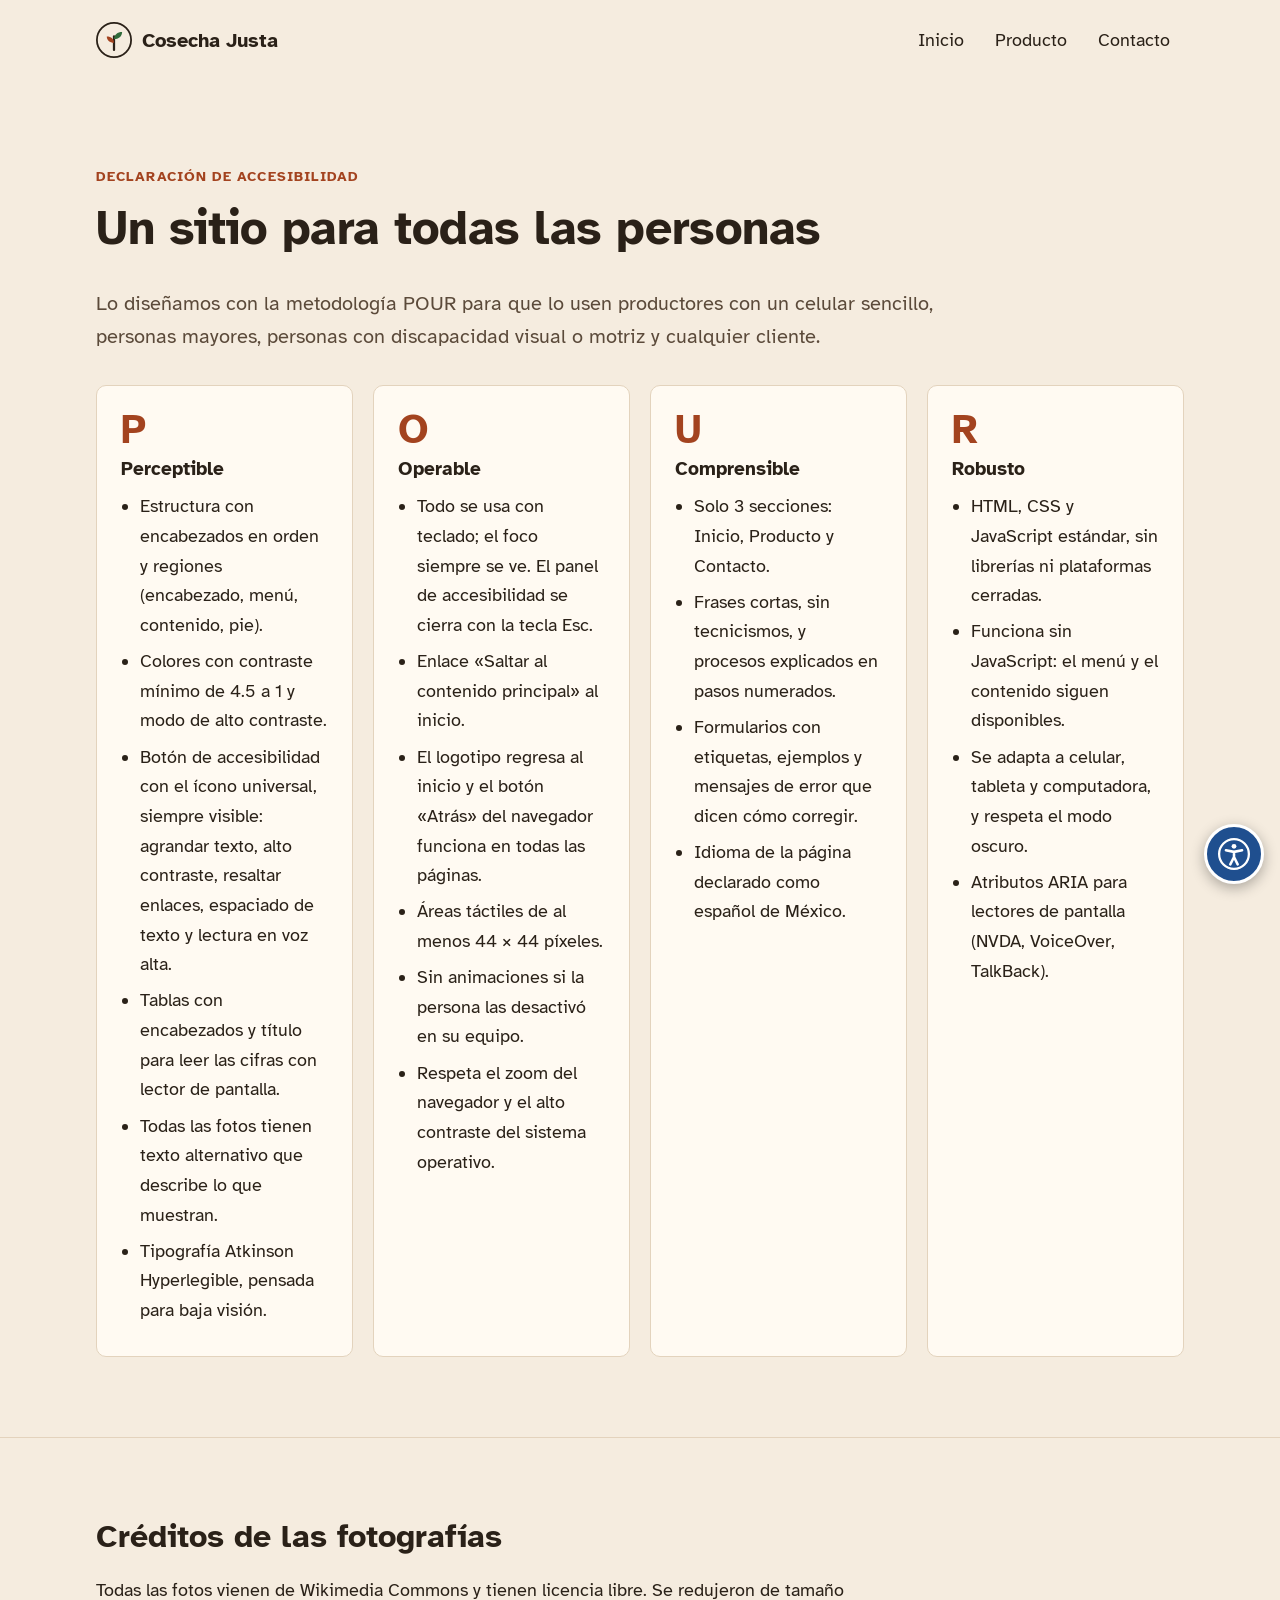
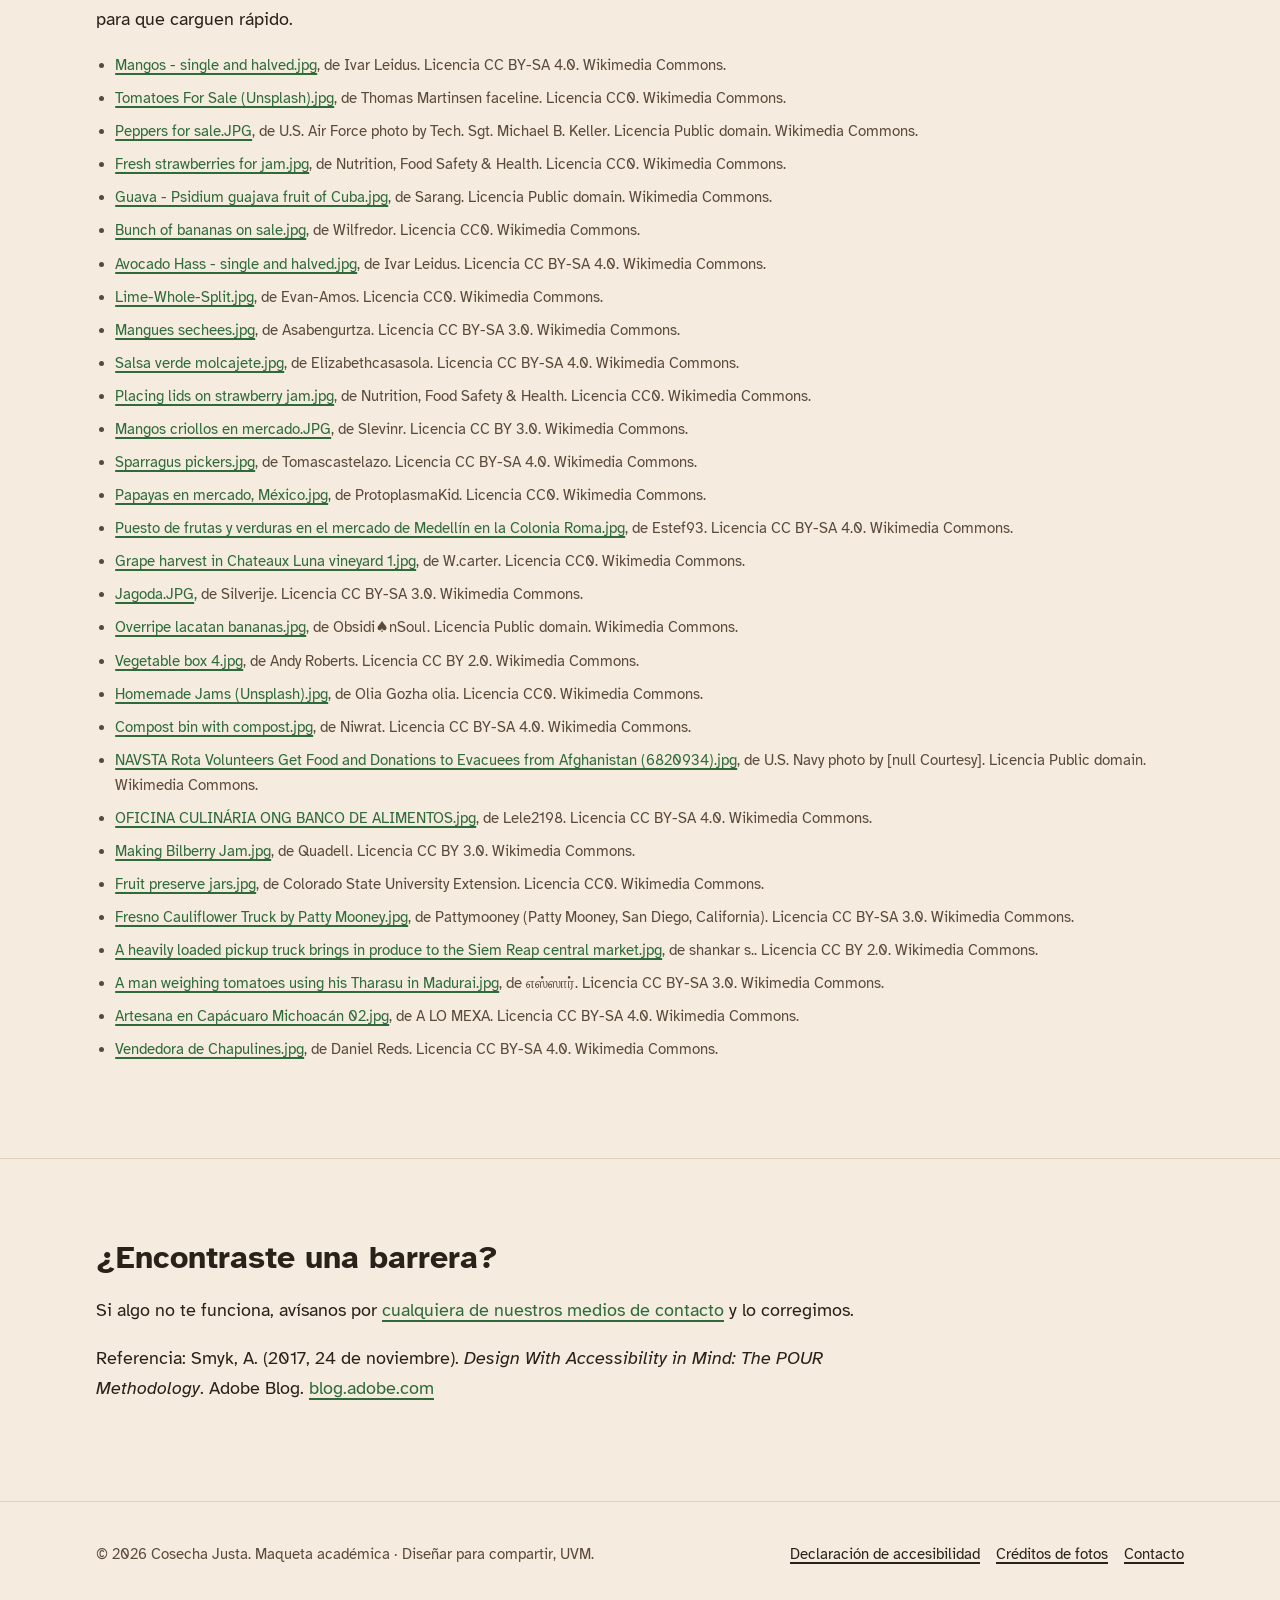
==== commit 178e8312: "Agrega páginas de producto, descripciones y tarjetas interactivas - Páginas de detalle para mango en" ====
--- a/accesibilidad.html
+++ b/accesibilidad.html
@@ -167,7 +167,6 @@
           <li><a href="https://commons.wikimedia.org/wiki/File:Jagoda.JPG">Jagoda.JPG</a>, de Silverije. Licencia CC BY-SA 3.0. Wikimedia Commons.</li>
           <li><a href="https://commons.wikimedia.org/wiki/File:Overripe_lacatan_bananas.jpg">Overripe lacatan bananas.jpg</a>, de Obsidi♠nSoul. Licencia Public domain. Wikimedia Commons.</li>
           <li><a href="https://commons.wikimedia.org/wiki/File:Vegetable_box_4.jpg">Vegetable box 4.jpg</a>, de Andy Roberts. Licencia CC BY 2.0. Wikimedia Commons.</li>
-          <li><a href="https://commons.wikimedia.org/wiki/File:Ghanaian_Cocoa_Farmer_on_Phone.jpg">Ghanaian Cocoa Farmer on Phone.jpg</a>, de IanCamp. Licencia CC BY-SA 4.0. Wikimedia Commons.</li>
           <li><a href="https://commons.wikimedia.org/wiki/File:Homemade_Jams_(Unsplash).jpg">Homemade Jams (Unsplash).jpg</a>, de Olia Gozha olia. Licencia CC0. Wikimedia Commons.</li>
           <li><a href="https://commons.wikimedia.org/wiki/File:Compost_bin_with_compost.jpg">Compost bin with compost.jpg</a>, de Niwrat. Licencia CC BY-SA 4.0. Wikimedia Commons.</li>
           <li><a href="https://commons.wikimedia.org/wiki/File:NAVSTA_Rota_Volunteers_Get_Food_and_Donations_to_Evacuees_from_Afghanistan_(6820934).jpg">NAVSTA Rota Volunteers Get Food and Donations to Evacuees from Afghanistan (6820934).jpg</a>, de U.S. Navy photo by [null Courtesy]. Licencia Public domain. Wikimedia Commons.</li>
@@ -178,6 +177,7 @@
           <li><a href="https://commons.wikimedia.org/wiki/File:A_heavily_loaded_pickup_truck_brings_in_produce_to_the_Siem_Reap_central_market.jpg">A heavily loaded pickup truck brings in produce to the Siem Reap central market.jpg</a>, de shankar s.. Licencia CC BY 2.0. Wikimedia Commons.</li>
           <li><a href="https://commons.wikimedia.org/wiki/File:A_man_weighing_tomatoes_using_his_Tharasu_in_Madurai.jpg">A man weighing tomatoes using his Tharasu in Madurai.jpg</a>, de எஸ்ஸார். Licencia CC BY-SA 3.0. Wikimedia Commons.</li>
           <li><a href="https://commons.wikimedia.org/wiki/File:Artesana_en_Cap%C3%A1cuaro_Michoac%C3%A1n_02.jpg">Artesana en Capácuaro Michoacán 02.jpg</a>, de A LO MEXA. Licencia CC BY-SA 4.0. Wikimedia Commons.</li>
+          <li><a href="https://commons.wikimedia.org/wiki/File:Vendedora_de_Chapulines.jpg">Vendedora de Chapulines.jpg</a>, de Daniel Reds. Licencia CC BY-SA 4.0. Wikimedia Commons.</li>
         </ul>
       </div>
     </section>
--- a/css/estilos.css
+++ b/css/estilos.css
@@ -646,3 +646,123 @@
   .foto-boton:hover { transform: translateY(-4px); box-shadow: 0 12px 26px rgba(60, 40, 20, .25); }
   .foto-boton:hover img { transform: scale(1.06); }
 }
+
+/* ---------- Descripciones en botones y productos ---------- */
+.foto-boton-desc { font-size: .95rem; line-height: 1.35; color: #f3eadf; }
+.foto-boton-desc:empty { display: none; }
+.foto-boton { aspect-ratio: 3 / 4.4; }
+.producto-taller h3 a { color: var(--texto); text-decoration: none; }
+.producto-taller h3 a:hover { text-decoration: underline; }
+.producto-taller .desc { color: var(--texto-suave); margin: 0 0 .6rem; }
+.btn-chico { min-height: 44px; padding: .5rem 1rem; margin-top: .9rem; font-size: 1rem; }
+
+/* ---------- Página de producto (formato de tienda) ---------- */
+.articulo-seccion { padding-top: 2rem; }
+.migas ol { list-style: none; padding: 0; margin: 0 0 1.5rem; display: flex; flex-wrap: wrap; gap: .4rem; font-size: .95rem; color: var(--texto-suave); }
+.migas li + li::before { content: "/"; margin-right: .4rem; color: var(--borde); }
+.migas a { color: var(--texto-suave); }
+.articulo { display: grid; gap: 2.5rem; grid-template-columns: 1.1fr .9fr; align-items: start; }
+@media (max-width: 820px) { .articulo { grid-template-columns: 1fr; gap: 1.5rem; } }
+
+.articulo-foto { border-radius: 18px; overflow: hidden; background: var(--superficie); box-shadow: 0 6px 18px rgba(60, 40, 20, .15); }
+.foto-principal { width: 100%; aspect-ratio: 1 / 1; object-fit: cover; }
+.miniaturas { list-style: none; padding: 0; margin: .9rem 0 0; display: flex; gap: .6rem; }
+.miniatura {
+  width: 80px; height: 80px; padding: 0; border-radius: 10px; overflow: hidden; cursor: pointer;
+  border: 3px solid transparent; background: none;
+}
+.miniatura img { width: 100%; height: 100%; object-fit: cover; }
+.miniatura[aria-pressed="true"] { border-color: var(--acento); }
+.miniatura:hover { border-color: var(--texto-suave); }
+.articulo-desc { margin-top: 1.25rem; color: var(--texto-suave); }
+
+.articulo-compra h1 { font-size: clamp(2rem, 4vw, 2.8rem); margin-bottom: .2rem; }
+.articulo-sub { color: var(--texto-suave); margin: 0 0 1rem; }
+.articulo-precio { font-size: 2rem; font-weight: 700; margin: 0; }
+.articulo-precio span { font-size: 1rem; font-weight: 400; color: var(--texto-suave); }
+.rescate {
+  display: inline-block; margin: .75rem 0 1.5rem; padding: .3rem .9rem; border-radius: 999px;
+  background: color-mix(in srgb, var(--acento) 14%, var(--superficie)); color: var(--acento); font-weight: 700;
+}
+.compra label { display: block; font-weight: 700; margin-bottom: .4rem; }
+.cantidad-control { display: inline-flex; align-items: stretch; border: 2px solid var(--borde); border-radius: var(--radio); overflow: hidden; background: var(--superficie); }
+.cantidad-control input { width: 4rem; text-align: center; font: inherit; font-size: 1.2rem; border: 0; background: transparent; color: var(--texto); -moz-appearance: textfield; }
+.cantidad-control input::-webkit-inner-spin-button, .cantidad-control input::-webkit-outer-spin-button { -webkit-appearance: none; margin: 0; }
+.paso-cant { width: 48px; min-height: 48px; font-size: 1.4rem; cursor: pointer; border: 0; background: transparent; color: var(--texto); }
+.paso-cant:hover { background: var(--fondo); }
+.btn-ancho { display: flex; width: 100%; justify-content: center; margin-top: 1rem; }
+.aviso-compra { margin: .75rem 0 0; font-weight: 700; color: var(--acento); }
+.aviso-compra:empty { display: none; }
+
+.acordeon { margin-top: 1.75rem; border-top: 1px solid var(--borde); }
+.acordeon details { border-bottom: 1px solid var(--borde); }
+.acordeon summary {
+  display: flex; justify-content: space-between; align-items: center; min-height: 52px; cursor: pointer;
+  font-weight: 700; text-transform: uppercase; letter-spacing: .04em; font-size: .9rem; list-style: none;
+}
+.acordeon summary::-webkit-details-marker { display: none; }
+.acordeon summary::after { content: "+"; font-size: 1.4rem; font-weight: 400; }
+.acordeon details[open] summary::after { content: "−"; }
+.acordeon ul { margin: 0 0 1rem; padding-left: 1.2rem; color: var(--texto-suave); }
+.acordeon li { margin-bottom: .35rem; }
+
+.otros-productos { list-style: none; padding: 0; margin: 1.25rem 0 0; display: grid; gap: 1rem; grid-template-columns: repeat(auto-fit, minmax(14rem, 1fr)); }
+.otro { display: grid; grid-template-columns: 5.5rem 1fr; gap: 1rem; align-items: center; padding: .6rem; border-radius: 14px; background: var(--superficie); border: 1px solid var(--borde); color: var(--texto); text-decoration: none; }
+.otro img { width: 5.5rem; height: 5.5rem; object-fit: cover; border-radius: 10px; }
+.otro strong { display: block; }
+.otro:hover { border-color: var(--acento); }
+
+/* ---------- Tarjetas que revelan qué hacemos (¿Por qué se tira? y Lo que rescatamos) ---------- */
+.revela-rejilla {
+  list-style: none; padding: 0; margin: 1.25rem 0 0;
+  display: grid; gap: 1.25rem; grid-template-columns: repeat(auto-fit, minmax(14rem, 1fr));
+}
+.revela { position: relative; border-radius: 16px; overflow: hidden; background: #2a2118; box-shadow: 0 6px 18px rgba(60, 40, 20, .15); }
+.revela-boton {
+  position: relative; display: block; width: 100%; aspect-ratio: 4 / 5; padding: 0; margin: 0;
+  border: 0; background: #2a2118; color: #fff; font: inherit; text-align: left; cursor: pointer; overflow: hidden;
+}
+.revela-boton img { position: absolute; inset: 0; width: 100%; height: 100%; object-fit: cover; }
+.revela-boton::after {
+  content: ""; position: absolute; inset: 0;
+  background: linear-gradient(to top, rgba(20, 14, 8, .85) 0%, rgba(20, 14, 8, .1) 55%, rgba(20, 14, 8, 0) 100%);
+}
+.revela-pie { position: absolute; left: 0; right: 0; bottom: 0; z-index: 1; display: grid; gap: .55rem; padding: 1rem 1.1rem 1.1rem; }
+.revela-titulo { font-size: 1.3rem; font-weight: 700; line-height: 1.15; }
+.revela-pie .pildora { justify-self: start; }
+.revela .cerrar { display: none; }
+.revela.abierta .abrir { display: none; }
+.revela.abierta .cerrar { display: inline; }
+.revela-boton:hover .pildora { background: #2f6b3a; color: #fff; }
+.revela-boton:focus-visible { outline: 3px solid var(--foco); outline-offset: -3px; }
+
+/* Sin JavaScript: la explicación se ve debajo de la foto */
+.revela-panel { padding: 1rem 1.1rem 1.2rem; background: var(--superficie); color: var(--texto); }
+.revela-panel p { margin: 0 0 .6rem; }
+.revela-panel a { font-weight: 700; }
+html:not(.js) .revela-pie .pildora { display: none; }
+
+/* Con JavaScript: la explicación aparece sobre la foto al presionarla */
+.js .revela-panel {
+  position: absolute; top: 0; left: 0; right: 0; bottom: 5.4rem; z-index: 2;
+  display: flex; flex-direction: column; justify-content: center; gap: .8rem;
+  padding: 1.3rem 1.3rem; background: rgba(28, 20, 12, .93); color: #fff;
+  visibility: hidden; opacity: 0;
+}
+.js .revela-panel p { font-size: 1.1rem; line-height: 1.45; margin: 0; }
+.js .revela-panel a {
+  align-self: flex-start; padding: .55rem 1rem; border-radius: 999px;
+  background: #fffaf2; color: #2a2118; text-decoration: none;
+}
+.js .revela-panel a:hover { background: #2f6b3a; color: #fff; }
+.js .revela.abierta .revela-panel { visibility: visible; opacity: 1; }
+html[data-contraste="activo"] .js .revela-panel, html[data-contraste="activo"].js .revela-panel { background: #000; }
+
+.galeria-item .revela-boton { aspect-ratio: 4 / 4.6; }
+.galeria-item .revela-titulo { font-size: 1.2rem; }
+
+@media (prefers-reduced-motion: no-preference) {
+  .js .revela-panel { transition: opacity .25s ease, visibility .25s; }
+  .revela-boton img { transition: transform .5s ease; }
+  .revela-boton:hover img { transform: scale(1.05); }
+}
